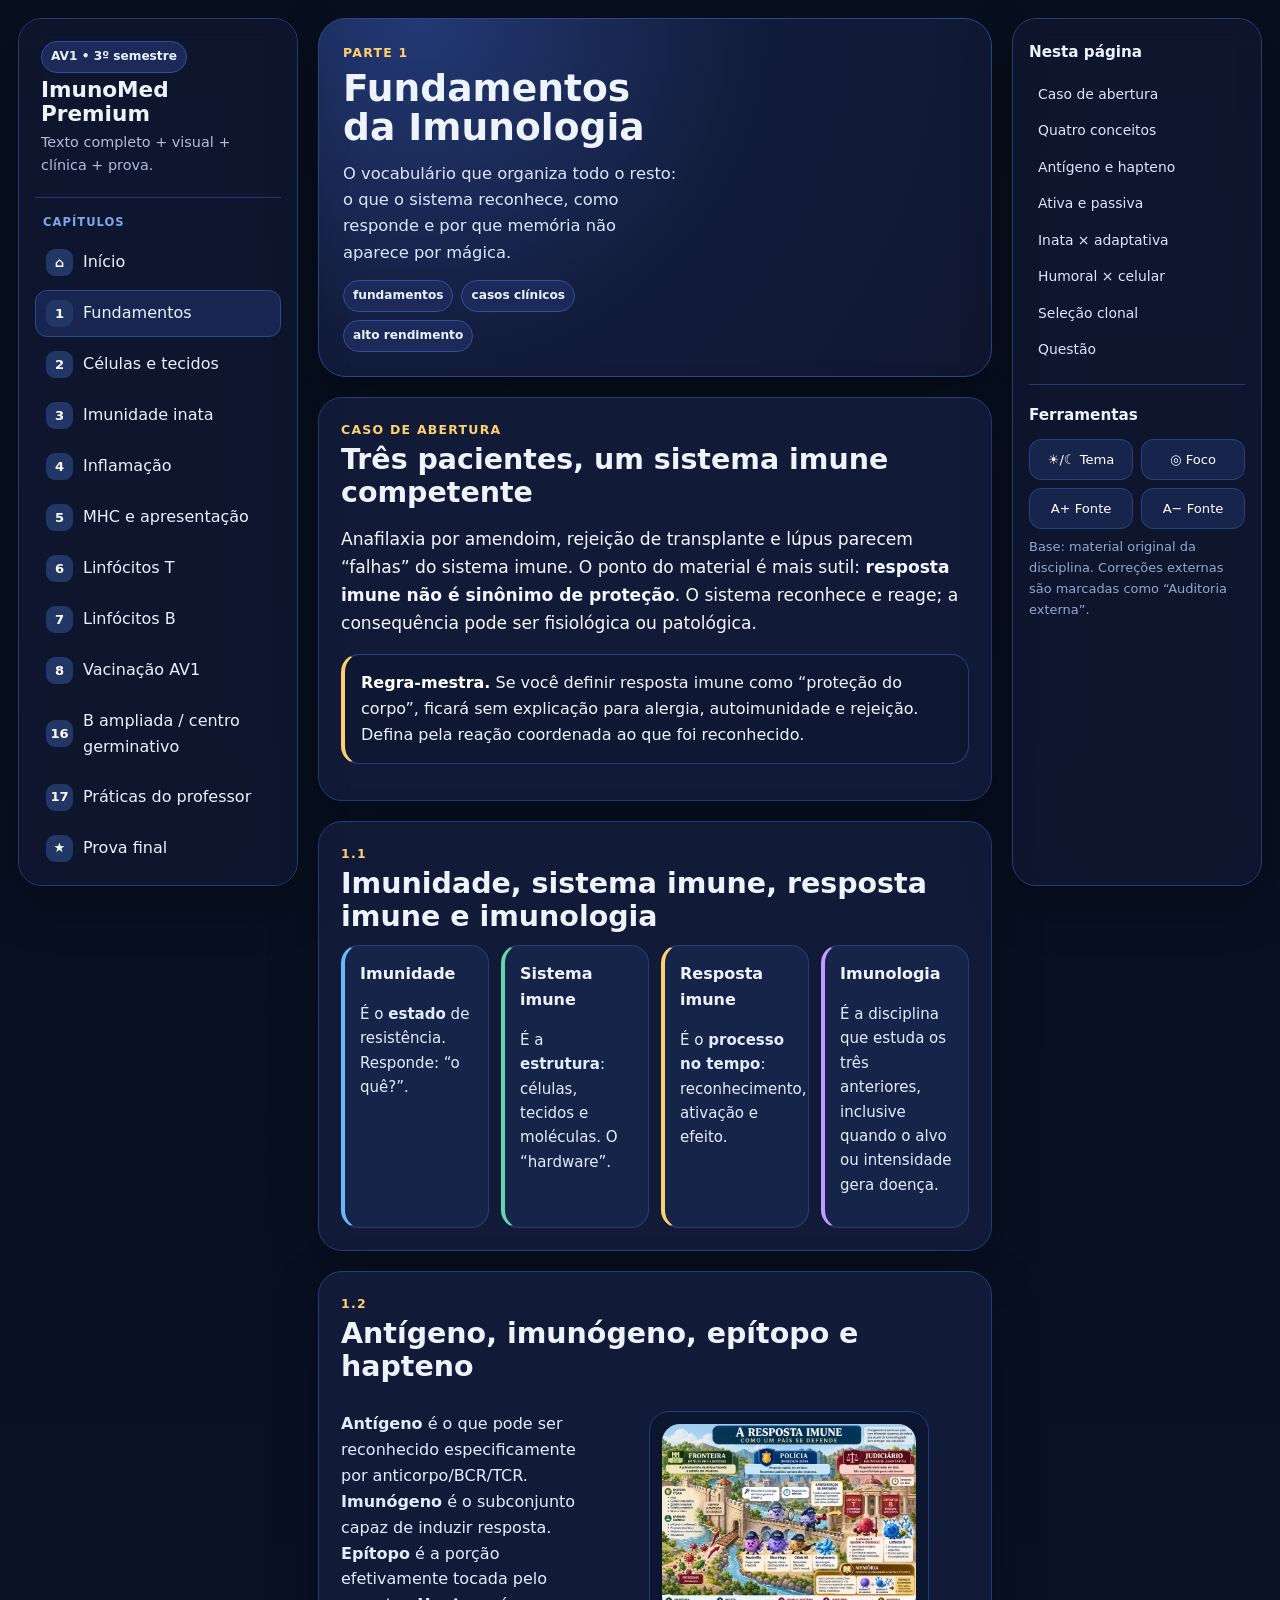
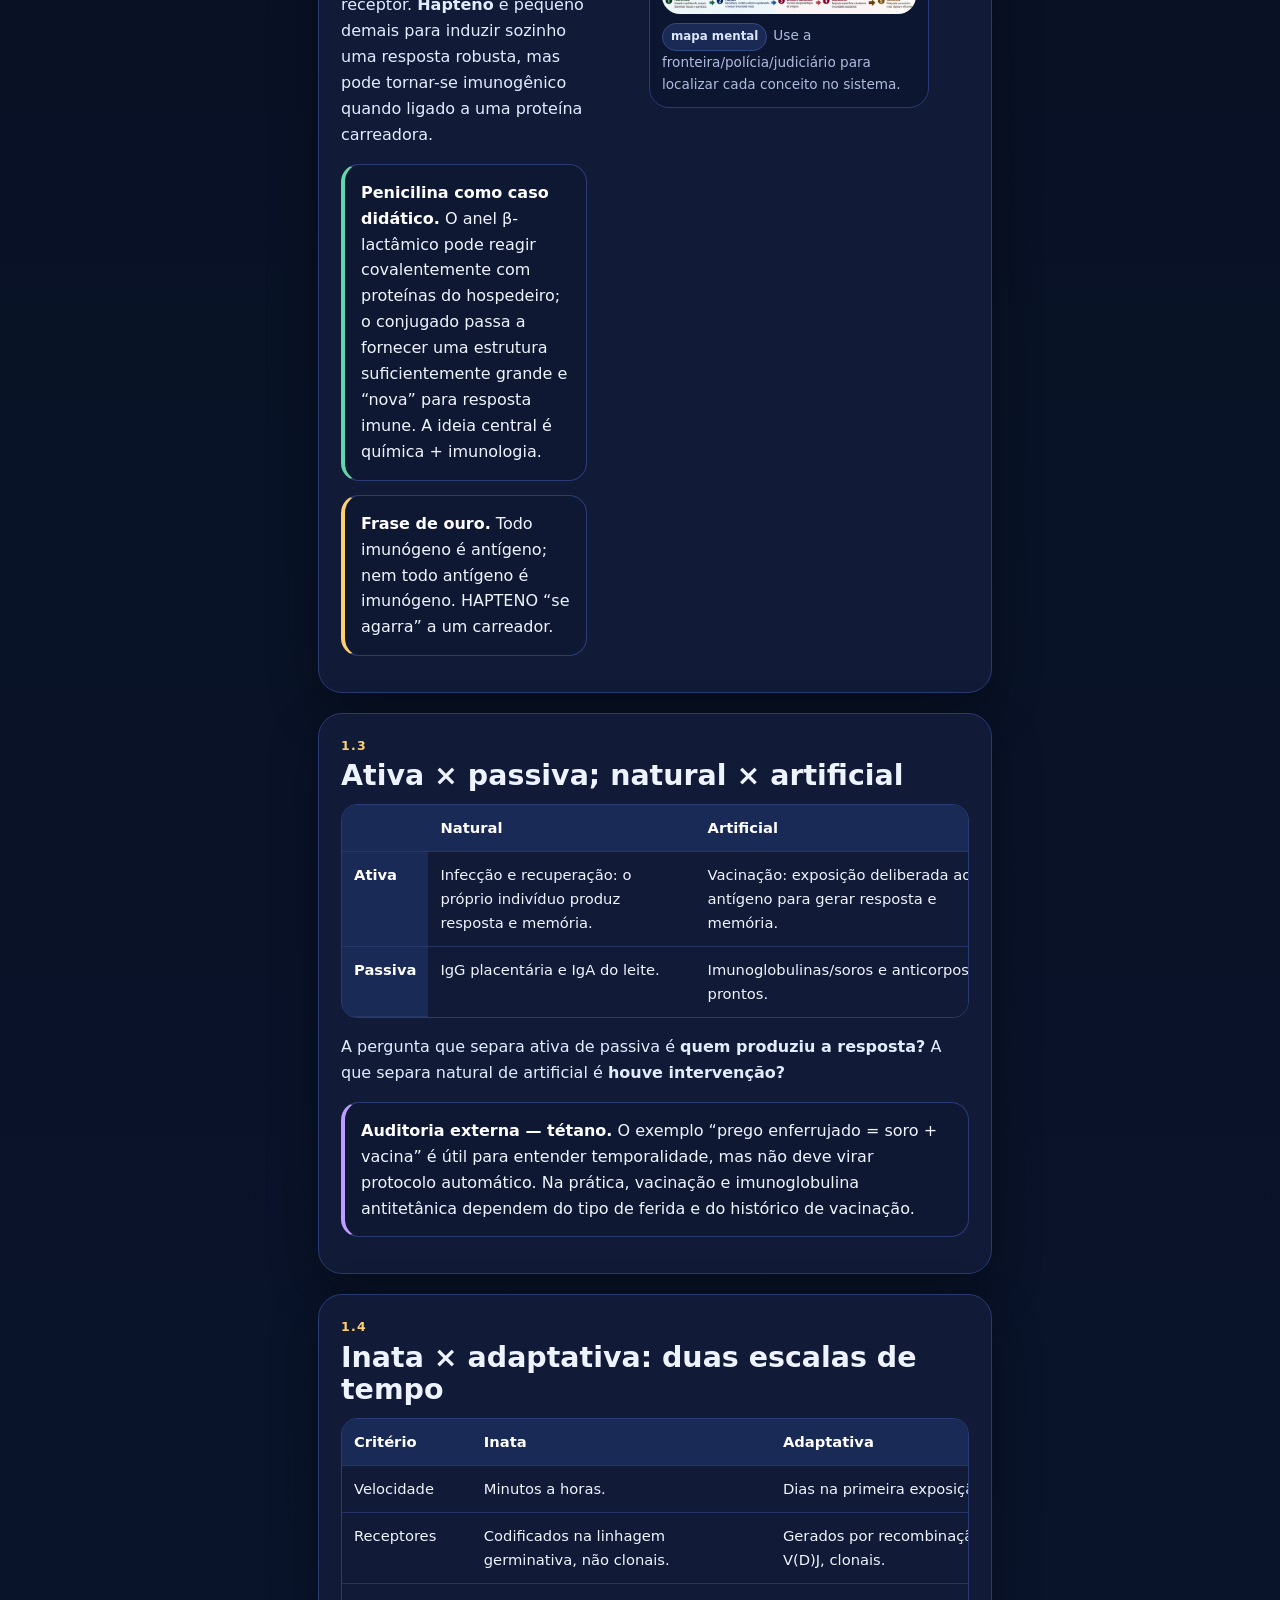
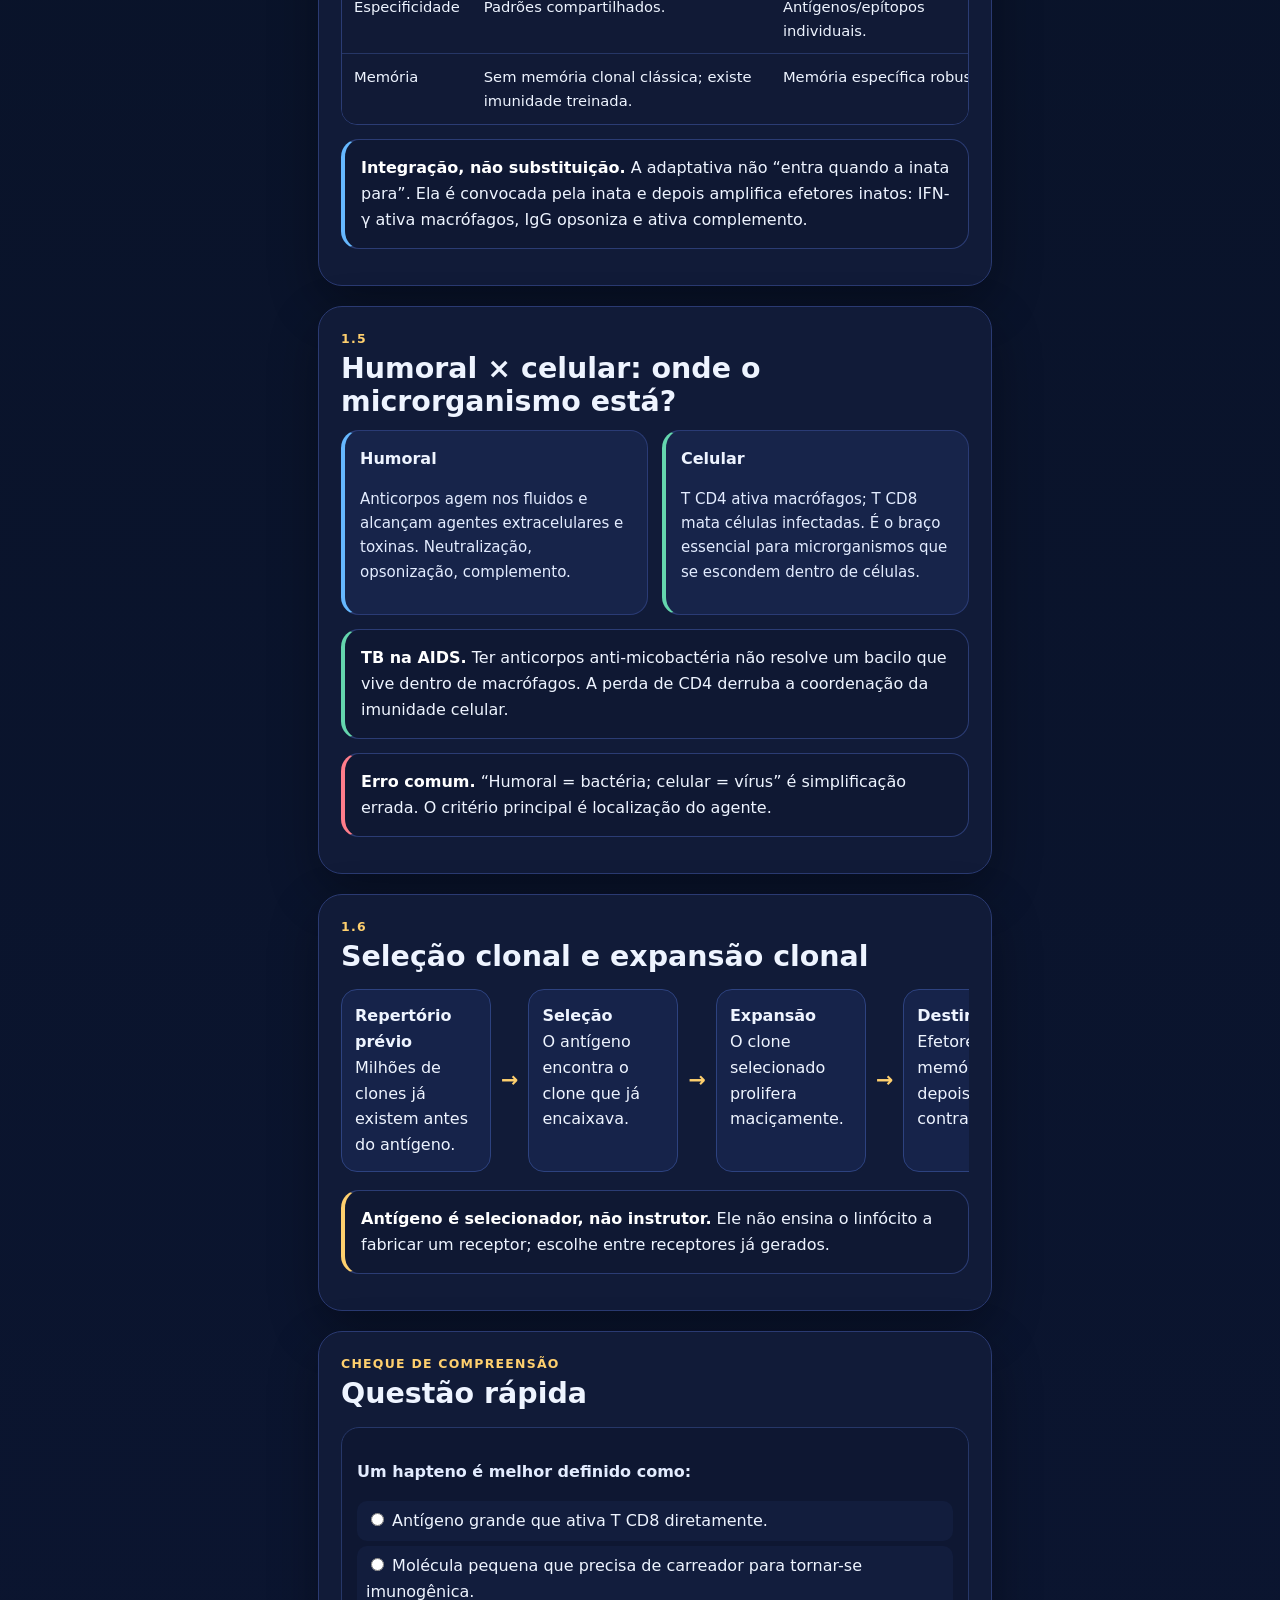
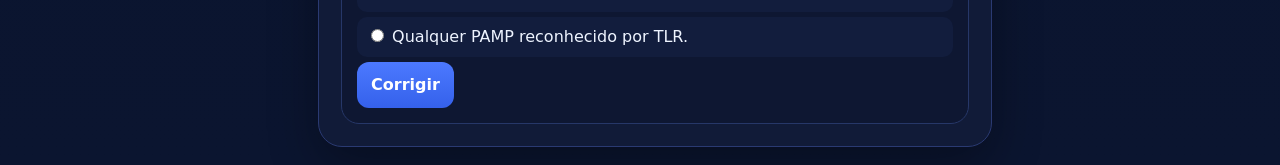
==== 01-fundamentos.html @ 7dfb60d1 "recover premium multipage study webapp" ====
<!doctype html><html lang="pt-BR"><head><meta charset="utf-8"><meta name="viewport" content="width=device-width,initial-scale=1"><title>Fundamentos da Imunologia — Imunologia Premium</title><link rel="stylesheet" href="styles.css"></head>
<body data-chapter="01-fundamentos"><div class="app">
<aside class="sidebar"><div class="brand"><span class="pill">AV1 • 3º semestre</span><h1>ImunoMed Premium</h1><p>Texto completo + visual + clínica + prova.</p></div>
<div class="nav-section">Capítulos</div><nav class="nav"><a href="index.html"><span class="num">⌂</span><span>Início</span></a><a href="01-fundamentos.html"><span class="num">1</span><span>Fundamentos</span></a><a href="02-celulas.html"><span class="num">2</span><span>Células e tecidos</span></a><a href="03-inata.html"><span class="num">3</span><span>Imunidade inata</span></a><a href="04-inflamacao.html"><span class="num">4</span><span>Inflamação</span></a><a href="05-mhc.html"><span class="num">5</span><span>MHC e apresentação</span></a><a href="06-t.html"><span class="num">6</span><span>Linfócitos T</span></a><a href="07-b.html"><span class="num">7</span><span>Linfócitos B</span></a><a href="08-vacinas.html"><span class="num">8</span><span>Vacinação AV1</span></a><a href="09-b-ampliada.html"><span class="num">16</span><span>B ampliada / centro germinativo</span></a><a href="10-praticas.html"><span class="num">17</span><span>Práticas do professor</span></a><a href="11-prova.html"><span class="num">★</span><span>Prova final</span></a></nav>
<div class="progressbox"><strong>Seu progresso</strong><div class="progressbar"><span data-progress></span></div><div class="tiny" data-progress-text>0 de 11 capítulos • 0%</div><button id="doneBtn" class="done-btn" onclick="toggleDone()">Marcar capítulo como concluído</button></div>
<div class="progressbox"><strong>Buscar capítulo</strong><input aria-label="Buscar" oninput="filterNav(this.value)" placeholder="ex.: CD4, complemento..." style="width:100%;margin-top:8px;padding:9px;border-radius:10px;border:1px solid #30437d;background:#0d1732;color:inherit"></div>
</aside>
<main class="main"><section class="hero"><div class="hero-grid"><div><div class="eyebrow">Parte 1</div><h2>Fundamentos da Imunologia</h2><p>O vocabulário que organiza todo o resto: o que o sistema reconhece, como responde e por que memória não aparece por mágica.</p><div class="chapter-meta"><span class="pill">fundamentos</span><span class="pill">casos clínicos</span><span class="pill">alto rendimento</span></div></div></div></section>
<section class="section" id="caso"><div class="eyebrow">Caso de abertura</div><h2>Três pacientes, um sistema imune competente</h2><p class="lead">Anafilaxia por amendoim, rejeição de transplante e lúpus parecem “falhas” do sistema imune. O ponto do material é mais sutil: <strong>resposta imune não é sinônimo de proteção</strong>. O sistema reconhece e reage; a consequência pode ser fisiológica ou patológica.</p><div class="callout memory"><strong>Regra-mestra.</strong> Se você definir resposta imune como “proteção do corpo”, ficará sem explicação para alergia, autoimunidade e rejeição. Defina pela reação coordenada ao que foi reconhecido.</div></section>
<section class="section" id="conceitos"><div class="eyebrow">1.1</div><h2>Imunidade, sistema imune, resposta imune e imunologia</h2><div class="grid4"><div class="card blue"><h4>Imunidade</h4><p>É o <strong>estado</strong> de resistência. Responde: “o quê?”.</p></div><div class="card green"><h4>Sistema imune</h4><p>É a <strong>estrutura</strong>: células, tecidos e moléculas. O “hardware”.</p></div><div class="card gold"><h4>Resposta imune</h4><p>É o <strong>processo no tempo</strong>: reconhecimento, ativação e efeito.</p></div><div class="card violet"><h4>Imunologia</h4><p>É a disciplina que estuda os três anteriores, inclusive quando o alvo ou intensidade gera doença.</p></div></div></section>
<section class="section" id="antigeno"><div class="eyebrow">1.2</div><h2>Antígeno, imunógeno, epítopo e hapteno</h2><div class="split"><div><p><strong>Antígeno</strong> é o que pode ser reconhecido especificamente por anticorpo/BCR/TCR. <strong>Imunógeno</strong> é o subconjunto capaz de induzir resposta. <strong>Epítopo</strong> é a porção efetivamente tocada pelo receptor. <strong>Hapteno</strong> é pequeno demais para induzir sozinho uma resposta robusta, mas pode tornar-se imunogênico quando ligado a uma proteína carreadora.</p><div class="callout clinic"><strong>Penicilina como caso didático.</strong> O anel β-lactâmico pode reagir covalentemente com proteínas do hospedeiro; o conjugado passa a fornecer uma estrutura suficientemente grande e “nova” para resposta imune. A ideia central é química + imunologia.</div><div class="callout memory"><strong>Frase de ouro.</strong> Todo imunógeno é antígeno; nem todo antígeno é imunógeno. HAPTENO “se agarra” a um carreador.</div></div><figure class="figure"><img src="assets/00_visao_geral.png" alt="Visão geral"><figcaption><span class="captiontag">mapa mental</span>Use a fronteira/polícia/judiciário para localizar cada conceito no sistema.</figcaption></figure></div></section>
<section class="section" id="ativa-passiva"><div class="eyebrow">1.3</div><h2>Ativa × passiva; natural × artificial</h2><div class="tablewrap"><table class="table"><tr><th></th><th>Natural</th><th>Artificial</th></tr><tr><th>Ativa</th><td>Infecção e recuperação: o próprio indivíduo produz resposta e memória.</td><td>Vacinação: exposição deliberada ao antígeno para gerar resposta e memória.</td></tr><tr><th>Passiva</th><td>IgG placentária e IgA do leite.</td><td>Imunoglobulinas/soros e anticorpos prontos.</td></tr></table></div><p>A pergunta que separa ativa de passiva é <strong>quem produziu a resposta?</strong> A que separa natural de artificial é <strong>houve intervenção?</strong></p><div class="callout source"><strong>Auditoria externa — tétano.</strong> O exemplo “prego enferrujado = soro + vacina” é útil para entender temporalidade, mas não deve virar protocolo automático. Na prática, vacinação e imunoglobulina antitetânica dependem do tipo de ferida e do histórico de vacinação.</div></section>
<section class="section" id="inata-adaptativa"><div class="eyebrow">1.4</div><h2>Inata × adaptativa: duas escalas de tempo</h2><div class="tablewrap"><table class="table"><tr><th>Critério</th><th>Inata</th><th>Adaptativa</th></tr><tr><td>Velocidade</td><td>Minutos a horas.</td><td>Dias na primeira exposição.</td></tr><tr><td>Receptores</td><td>Codificados na linhagem germinativa, não clonais.</td><td>Gerados por recombinação V(D)J, clonais.</td></tr><tr><td>Especificidade</td><td>Padrões compartilhados.</td><td>Antígenos/epítopos individuais.</td></tr><tr><td>Memória</td><td>Sem memória clonal clássica; existe imunidade treinada.</td><td>Memória específica robusta.</td></tr></table></div><div class="callout mechanism"><strong>Integração, não substituição.</strong> A adaptativa não “entra quando a inata para”. Ela é convocada pela inata e depois amplifica efetores inatos: IFN-γ ativa macrófagos, IgG opsoniza e ativa complemento.</div></section>
<section class="section" id="humoral-celular"><div class="eyebrow">1.5</div><h2>Humoral × celular: onde o microrganismo está?</h2><div class="grid2"><div class="card blue"><h4>Humoral</h4><p>Anticorpos agem nos fluidos e alcançam agentes extracelulares e toxinas. Neutralização, opsonização, complemento.</p></div><div class="card green"><h4>Celular</h4><p>T CD4 ativa macrófagos; T CD8 mata células infectadas. É o braço essencial para microrganismos que se escondem dentro de células.</p></div></div><div class="callout clinic"><strong>TB na AIDS.</strong> Ter anticorpos anti-micobactéria não resolve um bacilo que vive dentro de macrófagos. A perda de CD4 derruba a coordenação da imunidade celular.</div><div class="callout error"><strong>Erro comum.</strong> “Humoral = bactéria; celular = vírus” é simplificação errada. O critério principal é localização do agente.</div></section>
<section class="section" id="clonal"><div class="eyebrow">1.6</div><h2>Seleção clonal e expansão clonal</h2><div class="flow"><div class="node"><b>Repertório prévio</b><br>Milhões de clones já existem antes do antígeno.</div><div class="arrow">→</div><div class="node"><b>Seleção</b><br>O antígeno encontra o clone que já encaixava.</div><div class="arrow">→</div><div class="node"><b>Expansão</b><br>O clone selecionado prolifera maciçamente.</div><div class="arrow">→</div><div class="node"><b>Destino</b><br>Efetores + memória; depois contração.</div></div><div class="callout memory"><strong>Antígeno é selecionador, não instrutor.</strong> Ele não ensina o linfócito a fabricar um receptor; escolhe entre receptores já gerados.</div></section>
<section class="section" id="quiz"><div class="eyebrow">Cheque de compreensão</div><h2>Questão rápida</h2><div class="quiz" id="qfund" data-explain="O hapteno pode ser reconhecido, mas isoladamente não induz resposta eficiente; ao ligar-se a uma proteína carreadora, o conjugado torna-se imunogênico."><p><strong>Um hapteno é melhor definido como:</strong></p><label><input type="radio" name="qfund" value="a"> Antígeno grande que ativa T CD8 diretamente.</label><label><input type="radio" name="qfund" value="b"> Molécula pequena que precisa de carreador para tornar-se imunogênica.</label><label><input type="radio" name="qfund" value="c"> Qualquer PAMP reconhecido por TLR.</label><button class="btn" onclick="answerQuiz('qfund','b')">Corrigir</button><div class="feedback"></div></div></section>
</main>
<aside class="rightbar"><h3>Nesta página</h3><a href="#caso">Caso de abertura</a><a href="#conceitos">Quatro conceitos</a><a href="#antigeno">Antígeno e hapteno</a><a href="#ativa-passiva">Ativa e passiva</a><a href="#inata-adaptativa">Inata × adaptativa</a><a href="#humoral-celular">Humoral × celular</a><a href="#clonal">Seleção clonal</a><a href="#quiz">Questão</a><div class="tools"><h3>Ferramentas</h3><div class="toolrow"><button class="toolbtn" onclick="toggleTheme()">☀︎/☾ Tema</button><button class="toolbtn" onclick="toggleFocus()">◎ Foco</button><button class="toolbtn" onclick="changeFont(1)">A+ Fonte</button><button class="toolbtn" onclick="changeFont(-1)">A− Fonte</button></div><div class="source-note">Base: material original da disciplina. Correções externas são marcadas como “Auditoria externa”.</div></div></aside>
</div><script src="app.js"></script><script>document.querySelectorAll('.nav a').forEach(a=>{if(a.getAttribute('href')==='01-fundamentos.html'||('01-fundamentos'==='index'&&a.getAttribute('href')==='index.html'))a.classList.add('active')});</script></body></html>
---- styles.css ----
:root{
  --bg:#07101f;--bg2:#0b1530;--panel:#111b38;--panel2:#17244a;--panel3:#0f1833;
  --line:#2a3a72;--text:#eef4ff;--muted:#afbcda;--blue:#66b8ff;--green:#64d6ae;
  --gold:#ffd06e;--red:#ff7d8b;--violet:#bf9cff;--cyan:#69e0e7;--shadow:0 18px 50px rgba(0,0,0,.32);
  --radius:22px;--content:930px;
}
*{box-sizing:border-box}html{scroll-behavior:smooth}body{margin:0;background:linear-gradient(180deg,var(--bg),var(--bg2));color:var(--text);font-family:Inter,ui-sans-serif,system-ui,-apple-system,"Segoe UI",Roboto,Arial,sans-serif;line-height:1.62}
a{color:#9fd3ff;text-decoration:none}img{max-width:100%;display:block;border-radius:18px}button,input{font:inherit}
.app{max-width:1700px;margin:auto;padding:18px;display:grid;grid-template-columns:280px minmax(0,1fr) 250px;gap:20px}
.sidebar,.rightbar{position:sticky;top:16px;height:calc(100vh - 32px);overflow:auto;background:rgba(15,23,48,.88);backdrop-filter:blur(14px);border:1px solid var(--line);border-radius:24px;padding:16px;box-shadow:var(--shadow)}
.brand{padding:6px 6px 16px;border-bottom:1px solid #26376d;margin-bottom:12px}.brand h1{font-size:1.35rem;line-height:1.08;margin:.35rem 0}.brand p{font-size:.9rem;color:var(--muted);margin:.25rem 0}.pill{display:inline-block;padding:5px 9px;border-radius:999px;background:#1b2a58;border:1px solid #344c98;color:#eaf2ff;font-size:.76rem;font-weight:800}
.nav-section{font-size:.72rem;text-transform:uppercase;letter-spacing:.09em;color:#7fa7e9;font-weight:800;margin:15px 8px 7px}.nav a{display:flex;gap:10px;align-items:center;padding:9px 10px;margin:4px 0;border-radius:12px;color:#e9f1ff;border:1px solid transparent}.nav a:hover,.nav a.active{background:#172550;border-color:#30478e}.num{width:27px;height:27px;display:grid;place-items:center;border-radius:9px;background:#233767;color:#fff;font-weight:800;font-size:.82rem;flex:none}
.progressbox{margin-top:14px;padding:13px;background:linear-gradient(180deg,#182754,#111b39);border:1px solid #314890;border-radius:16px}.progressbar{height:8px;background:#0b132b;border-radius:99px;overflow:hidden;margin:8px 0}.progressbar>span{display:block;height:100%;width:0;background:linear-gradient(90deg,var(--cyan),var(--blue));transition:.25s}.tiny{font-size:.84rem;color:var(--muted)}
.main{min-width:0}.hero{background:radial-gradient(circle at 15% 0%,#233975 0%,#121c3b 50%,#0f1730 100%);border:1px solid #30468a;border-radius:28px;padding:24px;box-shadow:var(--shadow);overflow:hidden}.hero-grid{display:grid;grid-template-columns:1.12fr .88fr;gap:24px;align-items:center}.eyebrow{font-size:.78rem;text-transform:uppercase;letter-spacing:.1em;color:var(--gold);font-weight:900}.hero h2{font-size:2.35rem;line-height:1.05;margin:.35rem 0 .8rem}.hero p{font-size:1.02rem;color:#dbe6ff;margin:.5rem 0}.chapter-meta{display:flex;gap:8px;flex-wrap:wrap;margin-top:14px}
.section{margin-top:20px;background:var(--panel);border:1px solid var(--line);border-radius:24px;padding:22px;box-shadow:var(--shadow)}.section h2{font-size:1.78rem;line-height:1.15;margin:.25rem 0 .7rem}.section h3{font-size:1.22rem;margin:1.1rem 0 .45rem;color:#fff}.section p{max-width:var(--content);color:#e3ecff}.lead{font-size:1.07rem;color:#f3f7ff!important}.subtle{color:var(--muted)!important}
.grid2{display:grid;grid-template-columns:repeat(2,minmax(0,1fr));gap:14px}.grid3{display:grid;grid-template-columns:repeat(3,minmax(0,1fr));gap:14px}.grid4{display:grid;grid-template-columns:repeat(4,minmax(0,1fr));gap:12px}.split{display:grid;grid-template-columns:minmax(0,1fr) minmax(360px,.9fr);gap:22px;align-items:start}
.card{padding:15px;border-radius:18px;background:var(--panel2);border:1px solid #2a3b75}.card h4{margin:0 0 7px;font-size:1rem}.card p,.card li{font-size:.94rem}.blue{border-left:4px solid var(--blue)}.green{border-left:4px solid var(--green)}.gold{border-left:4px solid var(--gold)}.red{border-left:4px solid var(--red)}.violet{border-left:4px solid var(--violet)}.cyan{border-left:4px solid var(--cyan)}
.callout{padding:15px 16px;border-radius:18px;margin:14px 0;background:var(--panel3);border:1px solid #2b3c74}.callout strong:first-child{color:#fff}.callout.memory{border-left:4px solid var(--gold)}.callout.clinic{border-left:4px solid var(--green)}.callout.error{border-left:4px solid var(--red)}.callout.mechanism{border-left:4px solid var(--blue)}.callout.source{border-left:4px solid var(--violet)}
ul,ol{padding-left:21px}.tight li{margin:.25rem 0}.tablewrap{overflow:auto;border-radius:16px;border:1px solid #2b3c74}.table{width:100%;border-collapse:collapse;min-width:680px;background:#111a36}.table th{background:#1a2a56;color:#fff;text-align:left}.table th,.table td{padding:11px 12px;border-bottom:1px solid #263666;vertical-align:top;font-size:.92rem}.table tr:last-child td{border-bottom:none}
.flow{display:flex;gap:10px;align-items:stretch;overflow:auto;padding:4px 0}.flow .node{min-width:150px;flex:1;padding:13px;border-radius:16px;background:#16234a;border:1px solid #2d427f}.arrow{display:grid;place-items:center;color:var(--gold);font-weight:900;font-size:1.3rem}
.figure{background:#0d1630;border:1px solid #293b77;border-radius:20px;padding:12px}.figure figcaption{color:#aebcdf;font-size:.85rem;margin-top:9px}.figure img{width:100%;height:auto}.captiontag{display:inline-block;margin-right:6px;color:#dbe6ff;background:#1b2a55;border:1px solid #324986;border-radius:999px;padding:3px 8px;font-size:.74rem;font-weight:700}
details{background:#101a37;border:1px solid #293a72;border-radius:16px;padding:12px 14px;margin:10px 0}details summary{cursor:pointer;font-weight:850;color:#fff}.quiz{margin-top:16px;padding:15px;background:#0e1732;border:1px solid #263768;border-radius:18px}.quiz label{display:block;padding:7px 9px;border-radius:10px;margin:5px 0;background:#121d3d;cursor:pointer}.quiz label:hover{background:#17264f}.btn{border:0;border-radius:12px;padding:10px 14px;color:white;font-weight:800;background:linear-gradient(180deg,#4c79ff,#3561eb);cursor:pointer}.btn.secondary{background:linear-gradient(180deg,#263760,#172343)}.feedback{margin-top:10px;padding:11px;border-radius:12px;background:#102149;border:1px solid #2d54a9;display:none}
.flashrow{display:grid;grid-template-columns:repeat(4,minmax(0,1fr));gap:10px}.flash{padding:12px;border-radius:15px;background:#15234a;border:1px solid #2d427e}.flash b{display:block;color:#fff}.flash span{font-size:.88rem;color:#dce6ff}.flashnote{font-size:.82rem;color:#93a6ce;margin-top:7px}
.rightbar h3{font-size:.95rem;margin:.3rem 0 .7rem}.rightbar a{display:block;padding:7px 9px;border-radius:10px;font-size:.87rem;color:#dce7ff}.rightbar a:hover{background:#19264d}.tools{margin-top:16px;padding-top:13px;border-top:1px solid #29386d}.toolrow{display:grid;grid-template-columns:1fr 1fr;gap:8px}.toolbtn{padding:9px;border:1px solid #2b407f;border-radius:12px;background:#17244b;color:#fff;font-size:.82rem;cursor:pointer}.toolbtn:hover{background:#1d2d5d}.source-note{font-size:.81rem;color:#95a7cc;margin-top:8px}.done-btn{width:100%;padding:10px;border-radius:12px;border:1px solid #2d4e8d;background:#163c4a;color:#dfffee;font-weight:850;cursor:pointer;margin-top:10px}.done-btn.done{background:#184b36;border-color:#2b7650}
.focus .sidebar,.focus .rightbar{display:none}.focus .app{grid-template-columns:1fr;max-width:1100px}.light{--bg:#edf3fb;--bg2:#f7f9fe;--panel:#fff;--panel2:#f4f7fd;--panel3:#f7f9fe;--line:#d7e1f3;--text:#13203a;--muted:#5d6f91;--shadow:0 12px 30px rgba(34,54,94,.12)}.light .section p,.light .hero p{color:#253756}.light .nav a,.light .rightbar a,.light .card p,.light .card li,.light .table td,.light .flash span{color:#273958}.light .hero{background:linear-gradient(180deg,#eff5ff,#e8f0ff)}.light .card,.light .callout,.light details,.light .quiz,.light .flash,.light .figure,.light .table{background:#fff}.light .table th{background:#eaf0fb;color:#14223d}.light .brand h1,.light .section h2,.light .section h3,.light .card h4,.light details summary,.light .flash b{color:#13203a}
@media(max-width:1260px){.app{grid-template-columns:260px 1fr}.rightbar{display:none}.split{grid-template-columns:1fr}.hero-grid{grid-template-columns:1fr}.grid4{grid-template-columns:repeat(2,1fr)}}
@media(max-width:900px){.app{grid-template-columns:1fr;padding:10px}.sidebar{position:relative;height:auto;top:auto}.nav{display:grid;grid-template-columns:1fr 1fr}.grid3,.grid2,.flashrow,.grid4{grid-template-columns:1fr}.hero h2{font-size:1.95rem}.section{padding:17px}.flow{flex-direction:column}.arrow{transform:rotate(90deg)}}
@media(max-width:560px){.nav{grid-template-columns:1fr}.hero{padding:17px}.hero h2{font-size:1.65rem}.app{padding:8px}.section{border-radius:18px}.sidebar{border-radius:18px}}
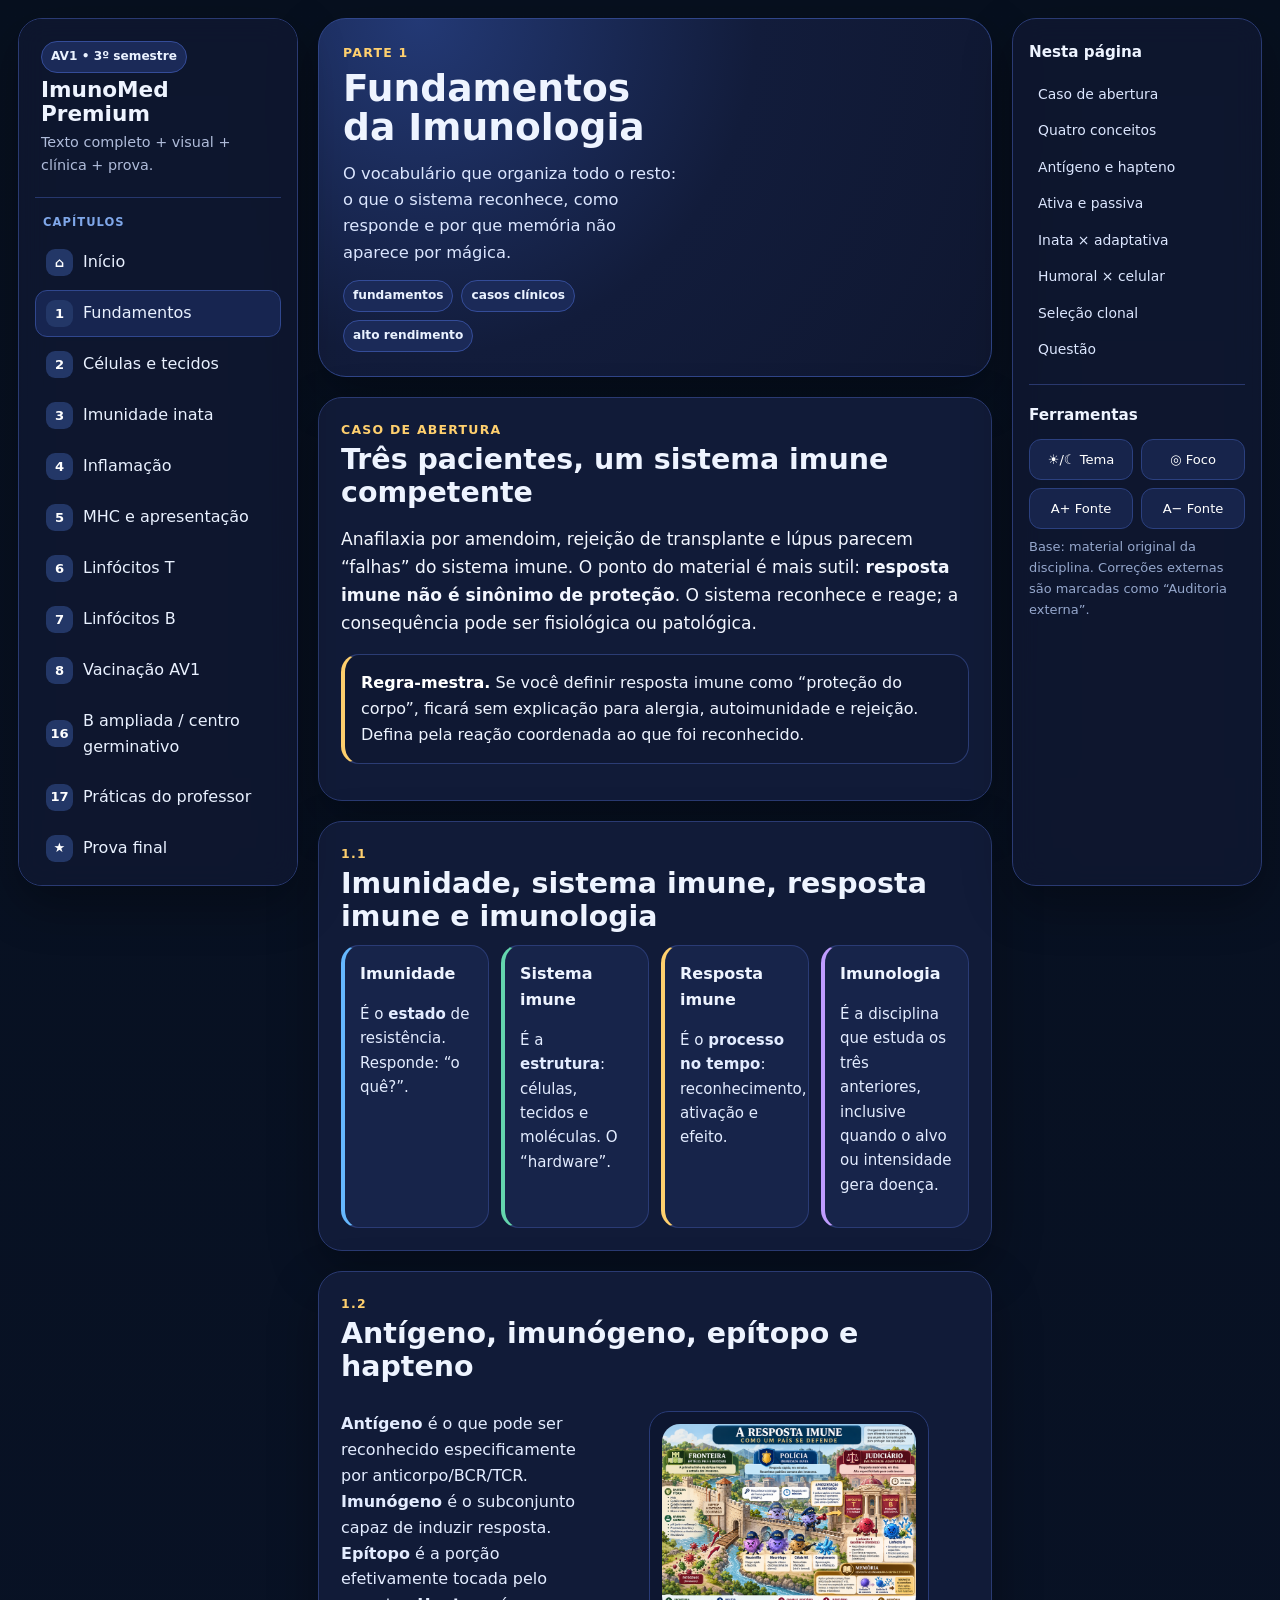
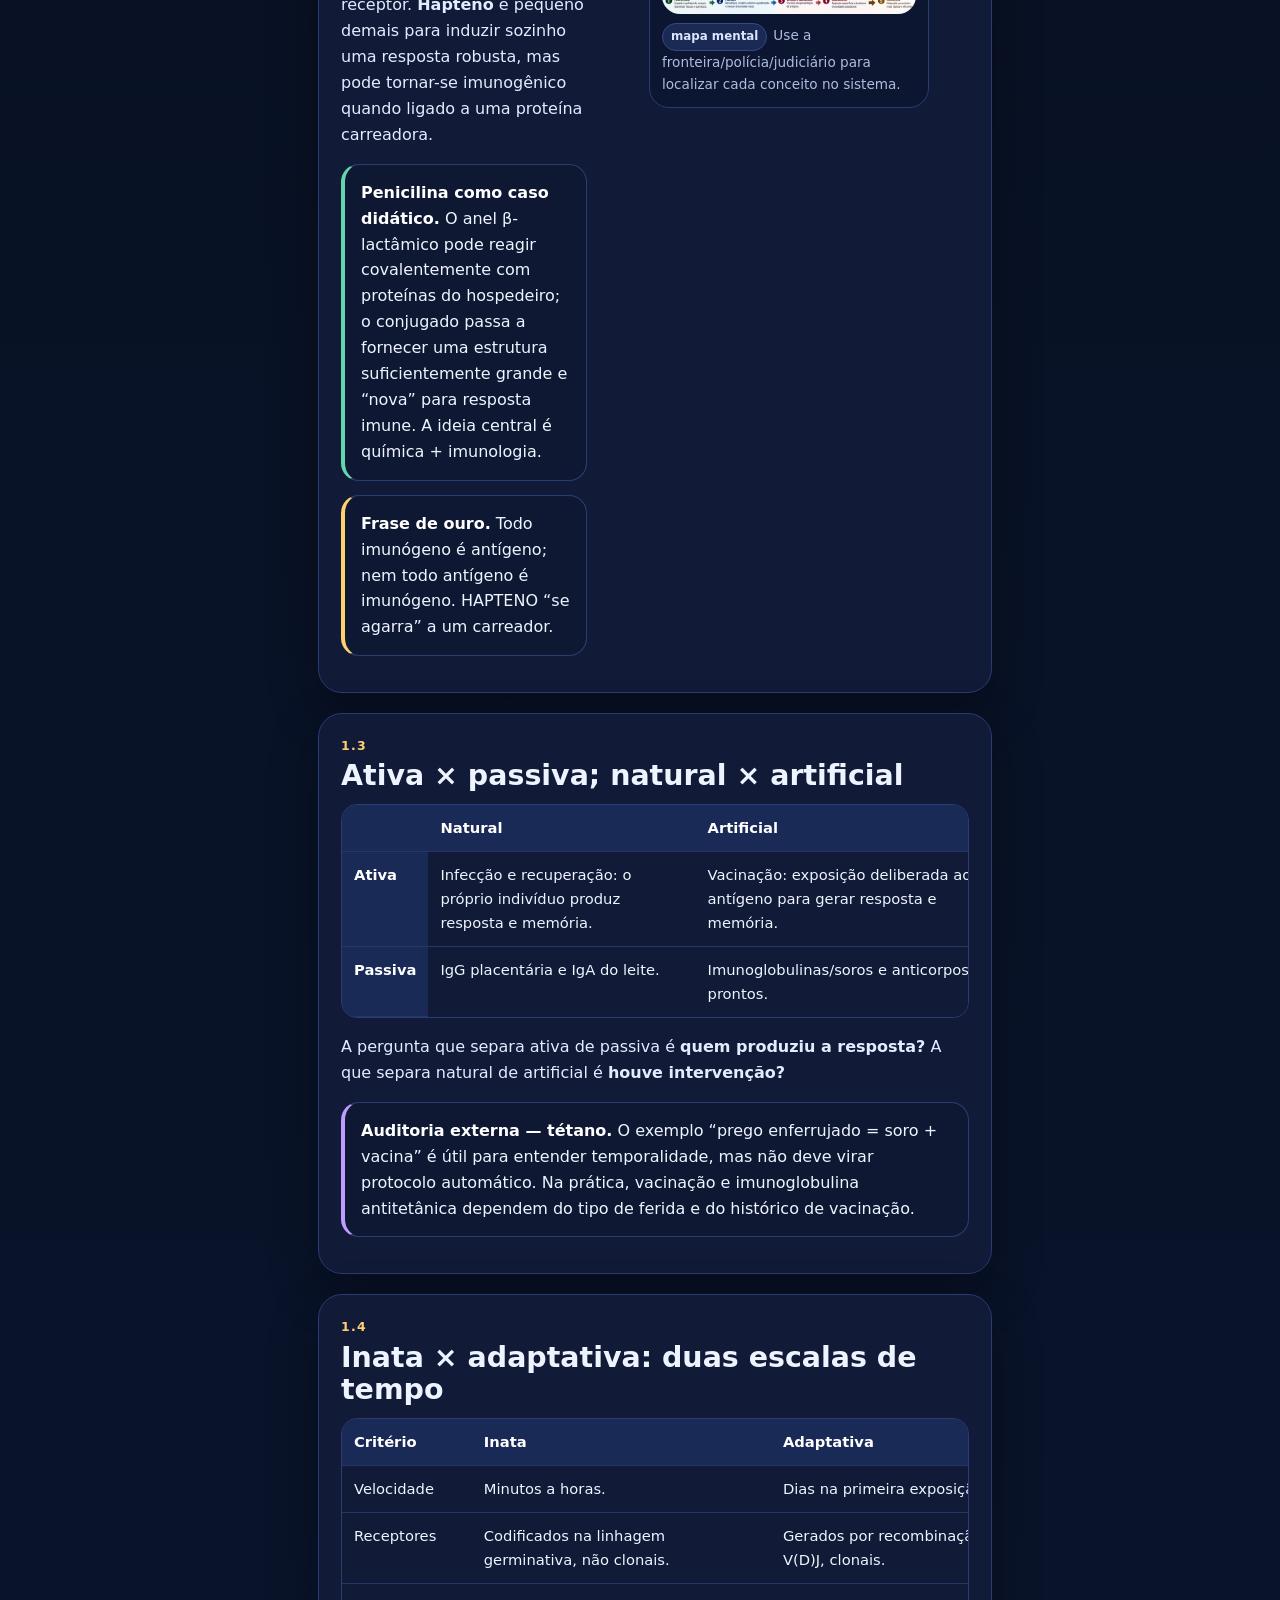
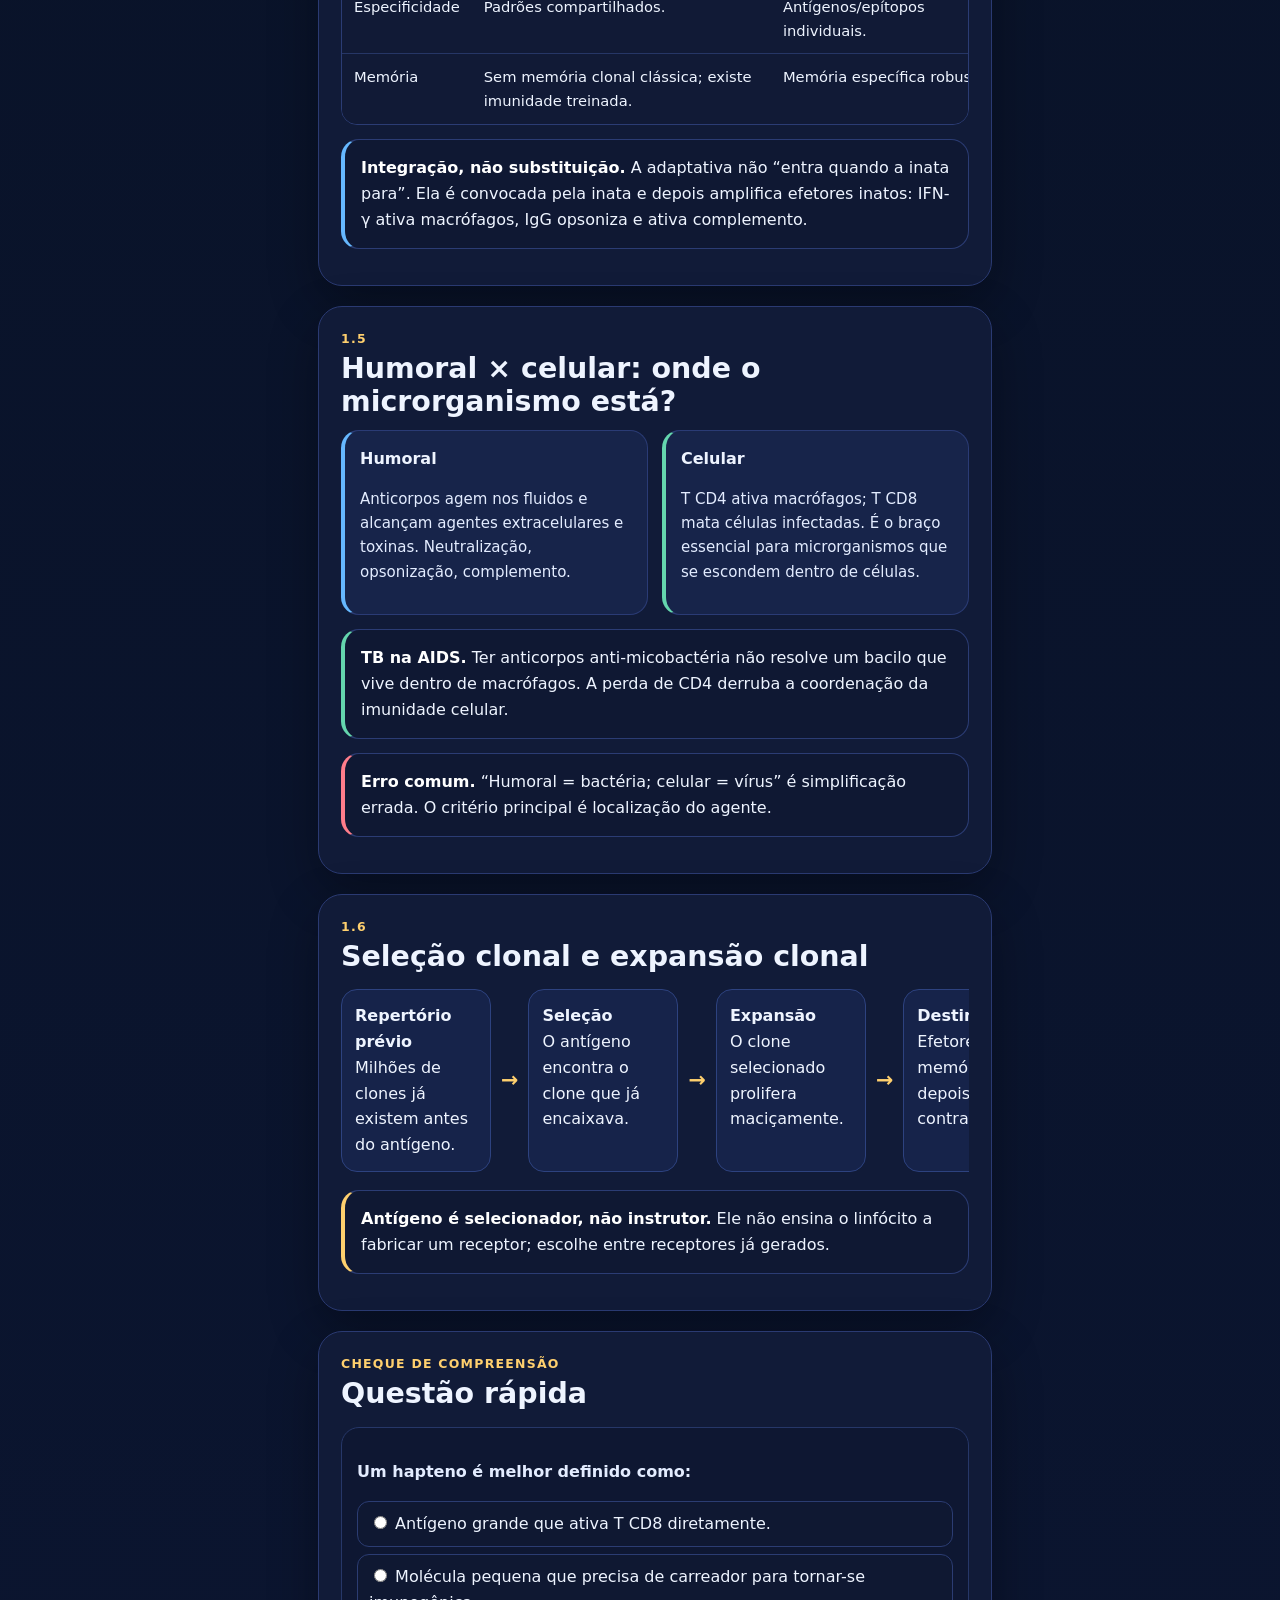
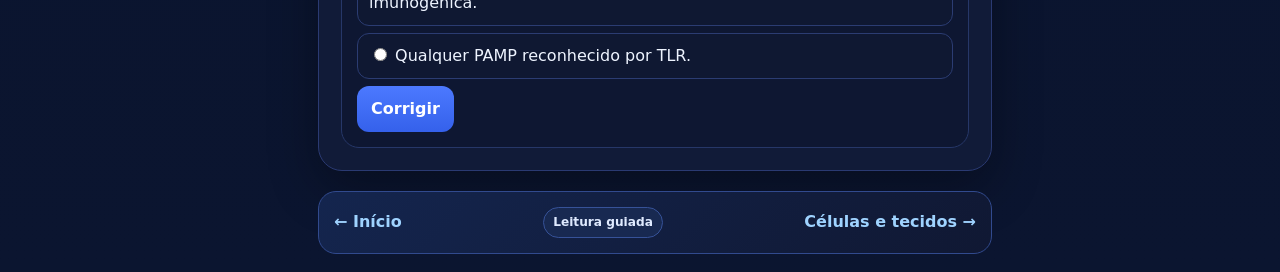
==== commit 308e2609: "finalize premium study app with integrated text quizzes and offline mode" ====
--- a/01-fundamentos.html
+++ b/01-fundamentos.html
@@ -1,19 +1,21 @@
-<!doctype html><html lang="pt-BR"><head><meta charset="utf-8"><meta name="viewport" content="width=device-width,initial-scale=1"><title>Fundamentos da Imunologia — Imunologia Premium</title><link rel="stylesheet" href="styles.css"></head>
+<!DOCTYPE html>
+
+<html lang="pt-BR"><head><meta charset="utf-8"/><meta content="width=device-width,initial-scale=1" name="viewport"/><title>Fundamentos da Imunologia — Imunologia Premium</title><link href="styles.css" rel="stylesheet"/><link href="manifest.webmanifest" rel="manifest"/><meta content="#09101f" name="theme-color"/></head>
 <body data-chapter="01-fundamentos"><div class="app">
 <aside class="sidebar"><div class="brand"><span class="pill">AV1 • 3º semestre</span><h1>ImunoMed Premium</h1><p>Texto completo + visual + clínica + prova.</p></div>
 <div class="nav-section">Capítulos</div><nav class="nav"><a href="index.html"><span class="num">⌂</span><span>Início</span></a><a href="01-fundamentos.html"><span class="num">1</span><span>Fundamentos</span></a><a href="02-celulas.html"><span class="num">2</span><span>Células e tecidos</span></a><a href="03-inata.html"><span class="num">3</span><span>Imunidade inata</span></a><a href="04-inflamacao.html"><span class="num">4</span><span>Inflamação</span></a><a href="05-mhc.html"><span class="num">5</span><span>MHC e apresentação</span></a><a href="06-t.html"><span class="num">6</span><span>Linfócitos T</span></a><a href="07-b.html"><span class="num">7</span><span>Linfócitos B</span></a><a href="08-vacinas.html"><span class="num">8</span><span>Vacinação AV1</span></a><a href="09-b-ampliada.html"><span class="num">16</span><span>B ampliada / centro germinativo</span></a><a href="10-praticas.html"><span class="num">17</span><span>Práticas do professor</span></a><a href="11-prova.html"><span class="num">★</span><span>Prova final</span></a></nav>
-<div class="progressbox"><strong>Seu progresso</strong><div class="progressbar"><span data-progress></span></div><div class="tiny" data-progress-text>0 de 11 capítulos • 0%</div><button id="doneBtn" class="done-btn" onclick="toggleDone()">Marcar capítulo como concluído</button></div>
-<div class="progressbox"><strong>Buscar capítulo</strong><input aria-label="Buscar" oninput="filterNav(this.value)" placeholder="ex.: CD4, complemento..." style="width:100%;margin-top:8px;padding:9px;border-radius:10px;border:1px solid #30437d;background:#0d1732;color:inherit"></div>
+<div class="progressbox"><strong>Seu progresso</strong><div class="progressbar"><span data-progress=""></span></div><div class="tiny" data-progress-text="">0 de 11 capítulos • 0%</div><button class="done-btn" id="doneBtn" onclick="toggleDone()">Marcar capítulo como concluído</button></div>
+<div class="progressbox"><strong>Buscar capítulo</strong><input aria-label="Buscar" oninput="filterNav(this.value)" placeholder="ex.: CD4, complemento..." style="width:100%;margin-top:8px;padding:9px;border-radius:10px;border:1px solid #30437d;background:#0d1732;color:inherit"/></div>
 </aside>
 <main class="main"><section class="hero"><div class="hero-grid"><div><div class="eyebrow">Parte 1</div><h2>Fundamentos da Imunologia</h2><p>O vocabulário que organiza todo o resto: o que o sistema reconhece, como responde e por que memória não aparece por mágica.</p><div class="chapter-meta"><span class="pill">fundamentos</span><span class="pill">casos clínicos</span><span class="pill">alto rendimento</span></div></div></div></section>
 <section class="section" id="caso"><div class="eyebrow">Caso de abertura</div><h2>Três pacientes, um sistema imune competente</h2><p class="lead">Anafilaxia por amendoim, rejeição de transplante e lúpus parecem “falhas” do sistema imune. O ponto do material é mais sutil: <strong>resposta imune não é sinônimo de proteção</strong>. O sistema reconhece e reage; a consequência pode ser fisiológica ou patológica.</p><div class="callout memory"><strong>Regra-mestra.</strong> Se você definir resposta imune como “proteção do corpo”, ficará sem explicação para alergia, autoimunidade e rejeição. Defina pela reação coordenada ao que foi reconhecido.</div></section>
 <section class="section" id="conceitos"><div class="eyebrow">1.1</div><h2>Imunidade, sistema imune, resposta imune e imunologia</h2><div class="grid4"><div class="card blue"><h4>Imunidade</h4><p>É o <strong>estado</strong> de resistência. Responde: “o quê?”.</p></div><div class="card green"><h4>Sistema imune</h4><p>É a <strong>estrutura</strong>: células, tecidos e moléculas. O “hardware”.</p></div><div class="card gold"><h4>Resposta imune</h4><p>É o <strong>processo no tempo</strong>: reconhecimento, ativação e efeito.</p></div><div class="card violet"><h4>Imunologia</h4><p>É a disciplina que estuda os três anteriores, inclusive quando o alvo ou intensidade gera doença.</p></div></div></section>
-<section class="section" id="antigeno"><div class="eyebrow">1.2</div><h2>Antígeno, imunógeno, epítopo e hapteno</h2><div class="split"><div><p><strong>Antígeno</strong> é o que pode ser reconhecido especificamente por anticorpo/BCR/TCR. <strong>Imunógeno</strong> é o subconjunto capaz de induzir resposta. <strong>Epítopo</strong> é a porção efetivamente tocada pelo receptor. <strong>Hapteno</strong> é pequeno demais para induzir sozinho uma resposta robusta, mas pode tornar-se imunogênico quando ligado a uma proteína carreadora.</p><div class="callout clinic"><strong>Penicilina como caso didático.</strong> O anel β-lactâmico pode reagir covalentemente com proteínas do hospedeiro; o conjugado passa a fornecer uma estrutura suficientemente grande e “nova” para resposta imune. A ideia central é química + imunologia.</div><div class="callout memory"><strong>Frase de ouro.</strong> Todo imunógeno é antígeno; nem todo antígeno é imunógeno. HAPTENO “se agarra” a um carreador.</div></div><figure class="figure"><img src="assets/00_visao_geral.png" alt="Visão geral"><figcaption><span class="captiontag">mapa mental</span>Use a fronteira/polícia/judiciário para localizar cada conceito no sistema.</figcaption></figure></div></section>
+<section class="section" id="antigeno"><div class="eyebrow">1.2</div><h2>Antígeno, imunógeno, epítopo e hapteno</h2><div class="split"><div><p><strong>Antígeno</strong> é o que pode ser reconhecido especificamente por anticorpo/BCR/TCR. <strong>Imunógeno</strong> é o subconjunto capaz de induzir resposta. <strong>Epítopo</strong> é a porção efetivamente tocada pelo receptor. <strong>Hapteno</strong> é pequeno demais para induzir sozinho uma resposta robusta, mas pode tornar-se imunogênico quando ligado a uma proteína carreadora.</p><div class="callout clinic"><strong>Penicilina como caso didático.</strong> O anel β-lactâmico pode reagir covalentemente com proteínas do hospedeiro; o conjugado passa a fornecer uma estrutura suficientemente grande e “nova” para resposta imune. A ideia central é química + imunologia.</div><div class="callout memory"><strong>Frase de ouro.</strong> Todo imunógeno é antígeno; nem todo antígeno é imunógeno. HAPTENO “se agarra” a um carreador.</div></div><figure class="figure"><img alt="Visão geral" src="assets/00_visao_geral.png"/><figcaption><span class="captiontag">mapa mental</span>Use a fronteira/polícia/judiciário para localizar cada conceito no sistema.</figcaption></figure></div></section>
 <section class="section" id="ativa-passiva"><div class="eyebrow">1.3</div><h2>Ativa × passiva; natural × artificial</h2><div class="tablewrap"><table class="table"><tr><th></th><th>Natural</th><th>Artificial</th></tr><tr><th>Ativa</th><td>Infecção e recuperação: o próprio indivíduo produz resposta e memória.</td><td>Vacinação: exposição deliberada ao antígeno para gerar resposta e memória.</td></tr><tr><th>Passiva</th><td>IgG placentária e IgA do leite.</td><td>Imunoglobulinas/soros e anticorpos prontos.</td></tr></table></div><p>A pergunta que separa ativa de passiva é <strong>quem produziu a resposta?</strong> A que separa natural de artificial é <strong>houve intervenção?</strong></p><div class="callout source"><strong>Auditoria externa — tétano.</strong> O exemplo “prego enferrujado = soro + vacina” é útil para entender temporalidade, mas não deve virar protocolo automático. Na prática, vacinação e imunoglobulina antitetânica dependem do tipo de ferida e do histórico de vacinação.</div></section>
 <section class="section" id="inata-adaptativa"><div class="eyebrow">1.4</div><h2>Inata × adaptativa: duas escalas de tempo</h2><div class="tablewrap"><table class="table"><tr><th>Critério</th><th>Inata</th><th>Adaptativa</th></tr><tr><td>Velocidade</td><td>Minutos a horas.</td><td>Dias na primeira exposição.</td></tr><tr><td>Receptores</td><td>Codificados na linhagem germinativa, não clonais.</td><td>Gerados por recombinação V(D)J, clonais.</td></tr><tr><td>Especificidade</td><td>Padrões compartilhados.</td><td>Antígenos/epítopos individuais.</td></tr><tr><td>Memória</td><td>Sem memória clonal clássica; existe imunidade treinada.</td><td>Memória específica robusta.</td></tr></table></div><div class="callout mechanism"><strong>Integração, não substituição.</strong> A adaptativa não “entra quando a inata para”. Ela é convocada pela inata e depois amplifica efetores inatos: IFN-γ ativa macrófagos, IgG opsoniza e ativa complemento.</div></section>
 <section class="section" id="humoral-celular"><div class="eyebrow">1.5</div><h2>Humoral × celular: onde o microrganismo está?</h2><div class="grid2"><div class="card blue"><h4>Humoral</h4><p>Anticorpos agem nos fluidos e alcançam agentes extracelulares e toxinas. Neutralização, opsonização, complemento.</p></div><div class="card green"><h4>Celular</h4><p>T CD4 ativa macrófagos; T CD8 mata células infectadas. É o braço essencial para microrganismos que se escondem dentro de células.</p></div></div><div class="callout clinic"><strong>TB na AIDS.</strong> Ter anticorpos anti-micobactéria não resolve um bacilo que vive dentro de macrófagos. A perda de CD4 derruba a coordenação da imunidade celular.</div><div class="callout error"><strong>Erro comum.</strong> “Humoral = bactéria; celular = vírus” é simplificação errada. O critério principal é localização do agente.</div></section>
-<section class="section" id="clonal"><div class="eyebrow">1.6</div><h2>Seleção clonal e expansão clonal</h2><div class="flow"><div class="node"><b>Repertório prévio</b><br>Milhões de clones já existem antes do antígeno.</div><div class="arrow">→</div><div class="node"><b>Seleção</b><br>O antígeno encontra o clone que já encaixava.</div><div class="arrow">→</div><div class="node"><b>Expansão</b><br>O clone selecionado prolifera maciçamente.</div><div class="arrow">→</div><div class="node"><b>Destino</b><br>Efetores + memória; depois contração.</div></div><div class="callout memory"><strong>Antígeno é selecionador, não instrutor.</strong> Ele não ensina o linfócito a fabricar um receptor; escolhe entre receptores já gerados.</div></section>
-<section class="section" id="quiz"><div class="eyebrow">Cheque de compreensão</div><h2>Questão rápida</h2><div class="quiz" id="qfund" data-explain="O hapteno pode ser reconhecido, mas isoladamente não induz resposta eficiente; ao ligar-se a uma proteína carreadora, o conjugado torna-se imunogênico."><p><strong>Um hapteno é melhor definido como:</strong></p><label><input type="radio" name="qfund" value="a"> Antígeno grande que ativa T CD8 diretamente.</label><label><input type="radio" name="qfund" value="b"> Molécula pequena que precisa de carreador para tornar-se imunogênica.</label><label><input type="radio" name="qfund" value="c"> Qualquer PAMP reconhecido por TLR.</label><button class="btn" onclick="answerQuiz('qfund','b')">Corrigir</button><div class="feedback"></div></div></section>
-</main>
+<section class="section" id="clonal"><div class="eyebrow">1.6</div><h2>Seleção clonal e expansão clonal</h2><div class="flow"><div class="node"><b>Repertório prévio</b><br/>Milhões de clones já existem antes do antígeno.</div><div class="arrow">→</div><div class="node"><b>Seleção</b><br/>O antígeno encontra o clone que já encaixava.</div><div class="arrow">→</div><div class="node"><b>Expansão</b><br/>O clone selecionado prolifera maciçamente.</div><div class="arrow">→</div><div class="node"><b>Destino</b><br/>Efetores + memória; depois contração.</div></div><div class="callout memory"><strong>Antígeno é selecionador, não instrutor.</strong> Ele não ensina o linfócito a fabricar um receptor; escolhe entre receptores já gerados.</div></section>
+<section class="section" id="quiz"><div class="eyebrow">Cheque de compreensão</div><h2>Questão rápida</h2><div class="quiz" data-explain="O hapteno pode ser reconhecido, mas isoladamente não induz resposta eficiente; ao ligar-se a uma proteína carreadora, o conjugado torna-se imunogênico." data-explain-a="CD8 reconhece peptídeo em MHC I; isso não define hapteno." data-explain-b="Molécula pequena pode ser antigênica, mas precisa de proteína carreadora para induzir resposta robusta." data-explain-c="PAMP é um padrão inato; hapteno é um conceito da antigenicidade/imunogenicidade." id="qfund"><p><strong>Um hapteno é melhor definido como:</strong></p><label><input name="qfund" type="radio" value="a"/> Antígeno grande que ativa T CD8 diretamente.</label><label><input name="qfund" type="radio" value="b"/> Molécula pequena que precisa de carreador para tornar-se imunogênica.</label><label><input name="qfund" type="radio" value="c"/> Qualquer PAMP reconhecido por TLR.</label><button class="btn" onclick="answerQuiz('qfund','b')">Corrigir</button><div class="feedback"></div></div></section>
+<div class="chapter-end"><div><a href="index.html">← Início</a></div><div><span class="premium-badge">Leitura guiada</span></div><div><a href="02-celulas.html">Células e tecidos →</a></div></div></main>
 <aside class="rightbar"><h3>Nesta página</h3><a href="#caso">Caso de abertura</a><a href="#conceitos">Quatro conceitos</a><a href="#antigeno">Antígeno e hapteno</a><a href="#ativa-passiva">Ativa e passiva</a><a href="#inata-adaptativa">Inata × adaptativa</a><a href="#humoral-celular">Humoral × celular</a><a href="#clonal">Seleção clonal</a><a href="#quiz">Questão</a><div class="tools"><h3>Ferramentas</h3><div class="toolrow"><button class="toolbtn" onclick="toggleTheme()">☀︎/☾ Tema</button><button class="toolbtn" onclick="toggleFocus()">◎ Foco</button><button class="toolbtn" onclick="changeFont(1)">A+ Fonte</button><button class="toolbtn" onclick="changeFont(-1)">A− Fonte</button></div><div class="source-note">Base: material original da disciplina. Correções externas são marcadas como “Auditoria externa”.</div></div></aside>
 </div><script src="app.js"></script><script>document.querySelectorAll('.nav a').forEach(a=>{if(a.getAttribute('href')==='01-fundamentos.html'||('01-fundamentos'==='index'&&a.getAttribute('href')==='index.html'))a.classList.add('active')});</script></body></html>
--- a/styles.css
+++ b/styles.css
@@ -26,3 +26,8 @@
 @media(max-width:1260px){.app{grid-template-columns:260px 1fr}.rightbar{display:none}.split{grid-template-columns:1fr}.hero-grid{grid-template-columns:1fr}.grid4{grid-template-columns:repeat(2,1fr)}}
 @media(max-width:900px){.app{grid-template-columns:1fr;padding:10px}.sidebar{position:relative;height:auto;top:auto}.nav{display:grid;grid-template-columns:1fr 1fr}.grid3,.grid2,.flashrow,.grid4{grid-template-columns:1fr}.hero h2{font-size:1.95rem}.section{padding:17px}.flow{flex-direction:column}.arrow{transform:rotate(90deg)}}
 @media(max-width:560px){.nav{grid-template-columns:1fr}.hero{padding:17px}.hero h2{font-size:1.65rem}.app{padding:8px}.section{border-radius:18px}.sidebar{border-radius:18px}}
+
+
+/* Premium QA additions */
+.quiz label{display:block;padding:9px 11px;margin:7px 0;border:1px solid #2b3c72;border-radius:12px;background:#0f1832;transition:.2s}.quiz label:hover{border-color:#5270c7;background:#142147}.quiz label.choice-ok{border-color:#46c995;background:#103c35}.quiz label.choice-bad{border-color:#ef7181;background:#3a1722}.feedback{display:none;margin-top:12px;padding:12px 14px;border-radius:13px;background:#111e40;border:1px solid #31529b}.feedback .why{margin-top:8px;padding-top:8px;border-top:1px solid #2e477f;color:#dce7ff}.visual-pair{display:grid;grid-template-columns:repeat(2,minmax(0,1fr));gap:14px}.visual-pair figure{margin:0}.concept-strip{display:grid;grid-template-columns:repeat(4,minmax(0,1fr));gap:10px;margin:14px 0}.concept-step{padding:13px;border-radius:16px;background:linear-gradient(180deg,#172852,#101a38);border:1px solid #304781;position:relative}.concept-step b{display:block;color:#fff;margin-bottom:5px}.concept-step small{color:#bac8e7}.premium-badge{display:inline-flex;align-items:center;gap:6px;padding:5px 9px;border-radius:999px;background:#182951;border:1px solid #365298;color:#dfeaff;font-size:.76rem;font-weight:800}.chapter-end{margin-top:20px;padding:15px;border-radius:18px;background:linear-gradient(135deg,#14254e,#101833);border:1px solid #314a8e;display:flex;justify-content:space-between;gap:12px;align-items:center}.chapter-end a{font-weight:800}.source-stack{display:grid;gap:8px}.source-stack div{padding:10px;border-radius:12px;background:#0f1833;border:1px solid #2b3c73;color:#dbe5fb;font-size:.88rem}
+@media(max-width:900px){.visual-pair,.concept-strip{grid-template-columns:1fr 1fr}}@media(max-width:620px){.visual-pair,.concept-strip{grid-template-columns:1fr}}
